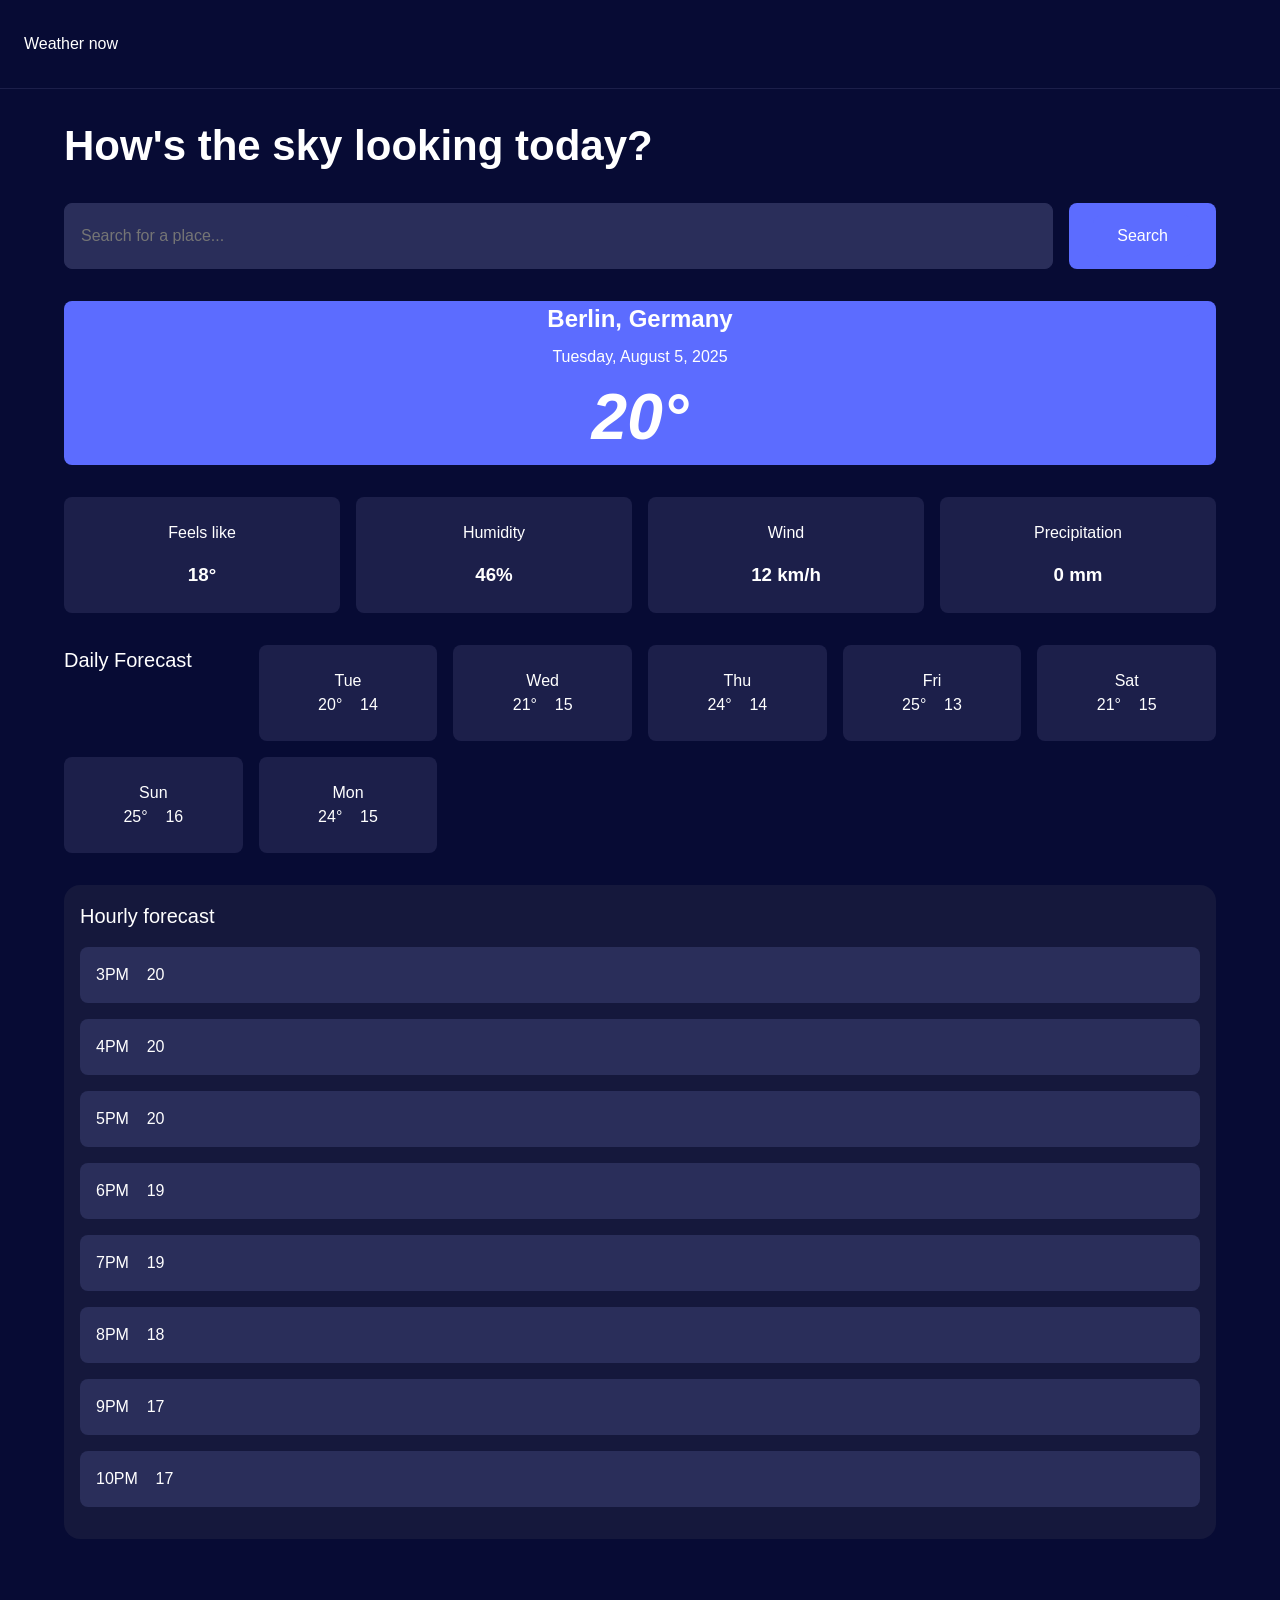
==== previsao_do_tempo/index.html @ 8ee50afd "Add files via upload" ====
<!DOCTYPE html>
<html lang="en">
<head>
    <meta charset="UTF-8">
    <meta name="viewport" content="width=device-width, initial-scale=1.0">
    <title>Document</title>
    <link rel="stylesheet" href="styles/styles.css">
</head>
<body>
    <header class="header">Weather now</header>
    <main class="main">
        <h1>How's the sky looking today?</h1>
        <section class="search">
        <form>
            <input type="text" name="place" placeholder="Search for a place..." required>
            <button class="button"><form action="/submit"><input class="button" type="submit" value="Search"></form></button>
        </form>
        </section>
        <section class="today-weather">
            <h2>Berlin, Germany</h2>
            <p>Tuesday, August 5, 2025</p>
            <p id="temperatura-principal"><b><i>20°</i></b></p>
        </section>
        <article class="stats">
            <section>
                <p>Feels like</p>
                <h3>18°</h3>
            </section>
            <section>
                <p>Humidity</p>
                <h3>46%</h3>
            </section>
            <section>
                <p>Wind</p>
                <h3>12 km/h</h3>
            </section>
            <section>
                <p>Precipitation</p>
                <h3>0 mm</h3>
            </section>
        </article>
        <article class="daily">
            <p class="titulo-secao">Daily Forecast</p>
            <section>
                <p>Tue</p>
                <p>20°&nbsp;&nbsp;&nbsp;&nbsp;14</p>
            </section>
            <section>
                <p>Wed</p>
                <p>21°&nbsp;&nbsp;&nbsp;&nbsp;15</p>
            </section>
            <section>
                <p>Thu</p>
                <p>24°&nbsp;&nbsp;&nbsp;&nbsp;14</p>
            </section>
            <section>
                <p>Fri</p>
                <p>25°&nbsp;&nbsp;&nbsp;&nbsp;13</p>
            </section>
            <section>
                <p>Sat</p>
                <p>21°&nbsp;&nbsp;&nbsp;&nbsp;15</p>
            </section>
            <section>
                <p>Sun</p>
                <p>25°&nbsp;&nbsp;&nbsp;&nbsp;16</p>
            </section>
            <section>
                <p>Mon</p>
                <p>24°&nbsp;&nbsp;&nbsp;&nbsp;15</p>
            </section>
        </article>
        <section class="hourly">
            <p class="titulo-secao">Hourly forecast</p>
            <li class="forecast-item">3PM&nbsp;&nbsp;&nbsp;&nbsp;20</li>
            <li class="forecast-item">4PM&nbsp;&nbsp;&nbsp;&nbsp;20</li>
            <li class="forecast-item">5PM&nbsp;&nbsp;&nbsp;&nbsp;20</li>
            <li class="forecast-item">6PM&nbsp;&nbsp;&nbsp;&nbsp;19</li>
            <li class="forecast-item">7PM&nbsp;&nbsp;&nbsp;&nbsp;19</li>
            <li class="forecast-item">8PM&nbsp;&nbsp;&nbsp;&nbsp;18</li>
            <li class="forecast-item">9PM&nbsp;&nbsp;&nbsp;&nbsp;17</li>
            <li class="forecast-item">10PM&nbsp;&nbsp;&nbsp;&nbsp;17</li>
        </section>
    </main>
</body>
</html>
---- previsao_do_tempo/styles/styles.css ----
:root {
--fundo-principal: #070B34;
--fundo-card: #1C1F4A;
--painel-hourly: #15183C;
--bg-input: #2A2E5A;
--botao: #5C6CFF;
--botao-hover: #4B5AF0;
--text-1: #FFFFFF;
--text-2: #A1A1C2;

--font-family: 'Inter', sans-serif;
--font-weight-regular: 400;
--font-weight-medium: 500;
--font-weight-semibold: 600;
--font-weight-bold: 700;

--titulo-principal-M: 2.625rem;
--titulo-principal-D: 3.5rem;
--temperatura-principal: 4rem;
--titulo-secao: 1.25rem;
--font-size-base: 1rem;
}

* {
    margin: 0;
    padding: 0;
    box-sizing: border-box;
}
html {
    font-size: 16px;
}
body {
    font-family: var(--font-family);
    font-weight: var(--font-weight-regular);
    font-size: var(--font-size-base);
    background-color: var(--fundo-principal);
    color: var(--text-1);
    line-height: 1.5;
}
.main {
    max-width: 1200px;
    margin: 0 auto;
    padding: 2rem 1.5rem;
}
.main h1 {
    font-size: var(--titulo-principal-M);
    font-weight: var(--font-weight-bold);
    line-height: 1.2;
}
.titulo-secao{
    font-size: var(--titulo-secao);
}
.search {
margin: 2rem 0;
}
.search form {
display: flex;
gap: 1rem;
}
.search input {
flex: 1;
}
input{
    font-family: var(--font-family);
    font-size: var(--font-size-base);
    background-color: var(--bg-input);
    color: var(--text-1);
    border: 1px solid var(--bg-input);
    border-radius: 0.5rem;
    padding: 0.75rem 1rem;
    transition: border-color 0.2s ease;
}
.hourly {
    background-color: var(--painel-hourly);
    border-radius: 1rem;
    padding: 1rem;
}
.header {
    padding: 2rem 1.5rem;
    border-bottom: 1px solid var(--fundo-card);
    text-align: left;
}
.button{
    font-family: var(--font-family);
    font-weight: var(--font-weight-medium);
    background-color: var(--botao);
    color: var(--text-1);
    border: none;
    border-radius: 0.5rem;
    padding: 0.75rem 1.5rem;
    cursor: pointer;
    transition: background-color 0.2s ease;
    font-size: var(--font-size-base);
}
.button:hover {
    background-color: var(--botao-hover);
}
.today-weather {
    background-color: var(--botao);
    margin: 2rem 0;
    border-radius: 0.5rem;
    text-align: center;
}
.today-weather h2 {
    margin-bottom: 0.5rem;
}
#temperatura-principal{
    display: flex-left;
    font-size: var(--temperatura-principal);
}
.stats {
    display: grid;
    grid-template-columns: repeat(auto-fit, minmax(200px, 1fr));
    gap: 1rem;
    margin: 2rem 0;
}
.stats section {
    text-align: center;
    background-color: var(--fundo-card);
    border-radius: 0.5rem;
    padding: 1.5rem;
}
.stats h3 {
    margin-top: 1rem;
    font-size: var(--)
}
.daily {
    margin: 2rem 0;
    display: grid;
    grid-template-columns: repeat(auto-fit, minmax(175px, 1fr));
    gap: 1rem;
}
.daily section{
    text-align: center;
    background-color: var(--fundo-card);
    border-radius: 0.5rem;
    padding: 1.5rem;
}
.hourly {
    margin: 2rem 0;
}
.hourly-list {
    display: grid;
    grid-template-columns: repeat(auto-fit, minmax(120px, 1fr));
    gap: 1rem;
    list-style: none;
    margin-top: 1rem;
}
.forecast-list {
    list-style: none;
    display: grid;
    grid-template-columns: repeat(auto-fit, minmax(100px, 1fr));
    gap: 1rem;
}
.forecast-item {
    list-style: none;
    background-color: var(--bg-input);
    border-radius: 0.5rem;
    padding: 1rem;
    display: flex;
    justify-content: space-between;
    gap: 0.5rem;
    align-items: center;
    margin: 1rem 0;
}
@media (max-width: 768px) {
    .header {
        padding: 1.5rem 1rem;
    }
    .main {
        padding: 1.5rem 1rem;
    }
    .search form {
flex-direction: column;
}
.search button {
    width: 100%;
}
.stats {
    grid-template-columns: repeat(2, 1fr);
}
.hourly-list {
    grid-template-columns: repeat(auto-fit, minmax(100px, 1fr));
}
}
@media (min-width: 1024px) {
    h1 {
        font-size: var(--titulo-principal-D);
    }
}
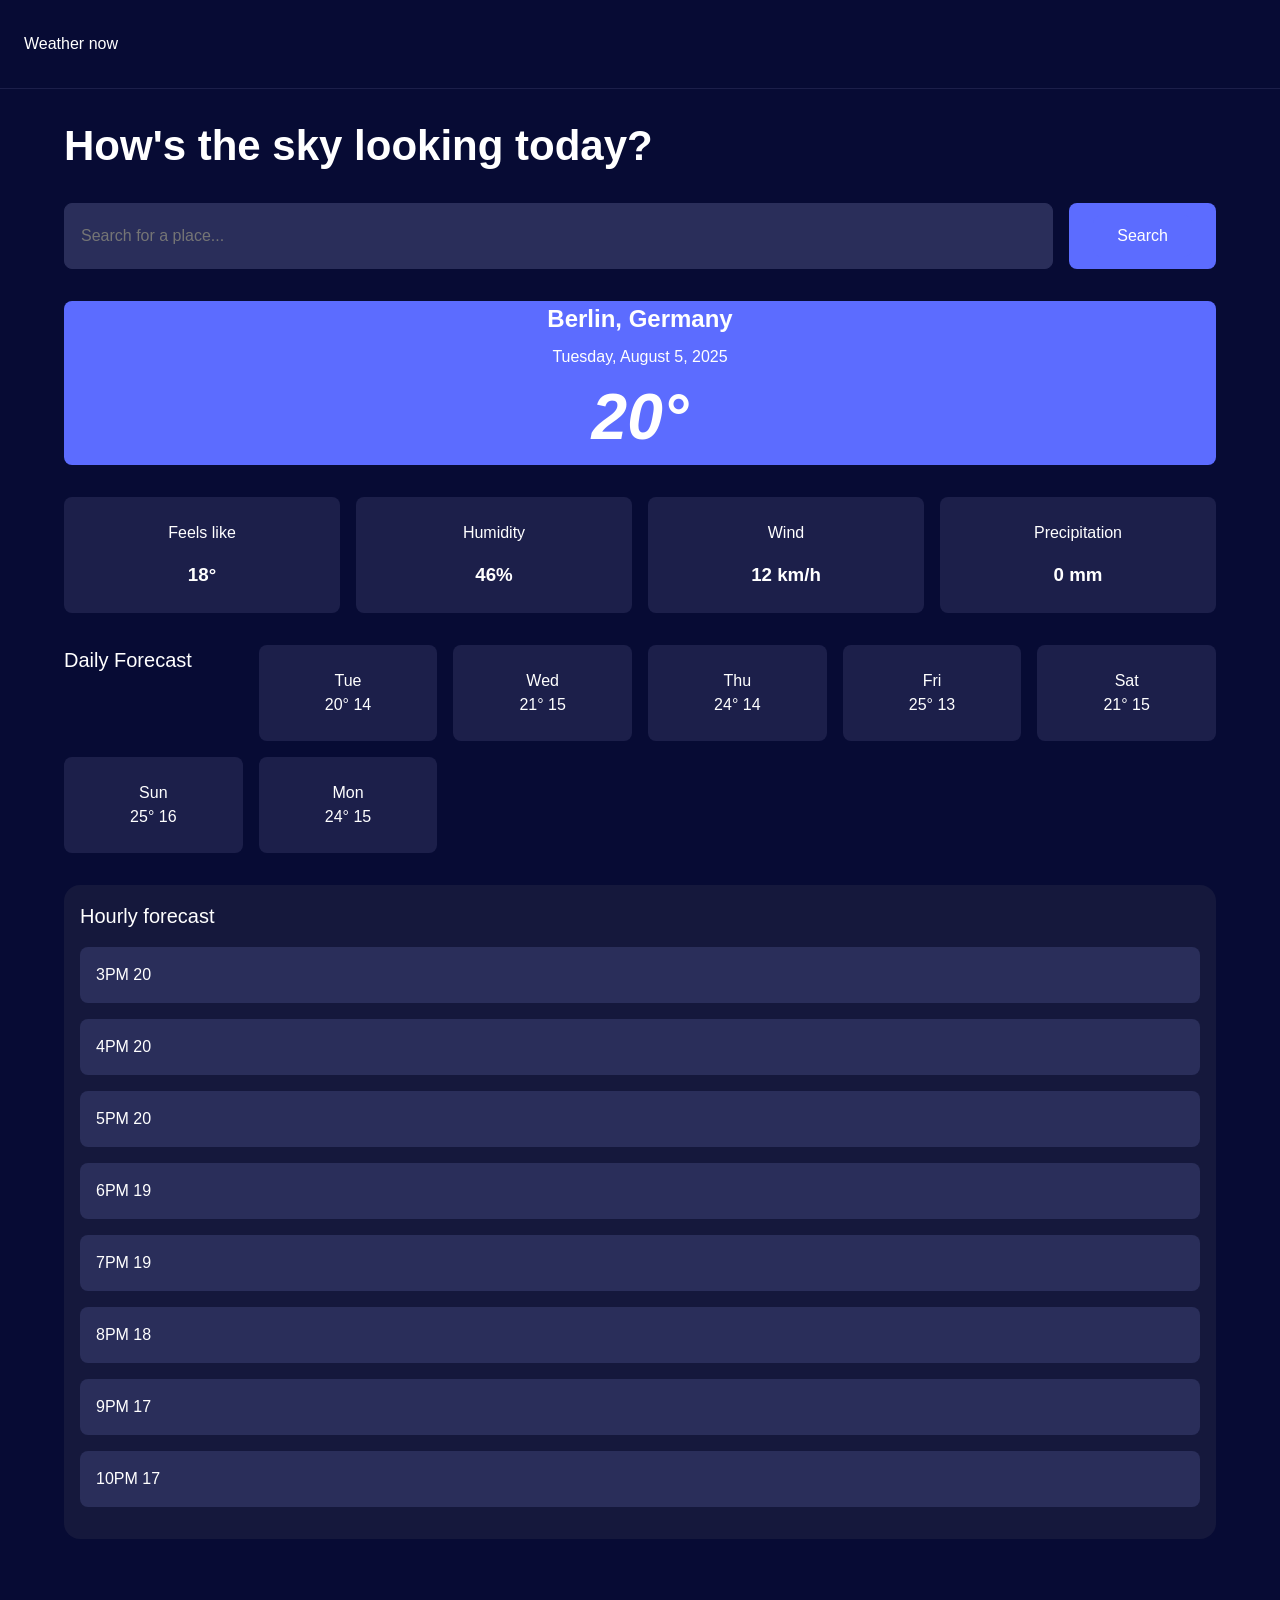
==== commit e821bf72: "Update index.html" ====
--- a/previsao_do_tempo/index.html
+++ b/previsao_do_tempo/index.html
@@ -43,44 +43,45 @@
             <p class="titulo-secao">Daily Forecast</p>
             <section>
                 <p>Tue</p>
-                <p>20°&nbsp;&nbsp;&nbsp;&nbsp;14</p>
+                <p>20°        14</p>
             </section>
             <section>
                 <p>Wed</p>
-                <p>21°&nbsp;&nbsp;&nbsp;&nbsp;15</p>
+                <p>21°        15</p>
             </section>
             <section>
                 <p>Thu</p>
-                <p>24°&nbsp;&nbsp;&nbsp;&nbsp;14</p>
+                <p>24°        14</p>
             </section>
             <section>
                 <p>Fri</p>
-                <p>25°&nbsp;&nbsp;&nbsp;&nbsp;13</p>
+                <p>25°        13</p>
             </section>
             <section>
                 <p>Sat</p>
-                <p>21°&nbsp;&nbsp;&nbsp;&nbsp;15</p>
+                <p>21°        15</p>
             </section>
             <section>
                 <p>Sun</p>
-                <p>25°&nbsp;&nbsp;&nbsp;&nbsp;16</p>
+                <p>25°        16</p>
             </section>
             <section>
                 <p>Mon</p>
-                <p>24°&nbsp;&nbsp;&nbsp;&nbsp;15</p>
+                <p>24°        15</p>
             </section>
         </article>
         <section class="hourly">
             <p class="titulo-secao">Hourly forecast</p>
-            <li class="forecast-item">3PM&nbsp;&nbsp;&nbsp;&nbsp;20</li>
-            <li class="forecast-item">4PM&nbsp;&nbsp;&nbsp;&nbsp;20</li>
-            <li class="forecast-item">5PM&nbsp;&nbsp;&nbsp;&nbsp;20</li>
-            <li class="forecast-item">6PM&nbsp;&nbsp;&nbsp;&nbsp;19</li>
-            <li class="forecast-item">7PM&nbsp;&nbsp;&nbsp;&nbsp;19</li>
-            <li class="forecast-item">8PM&nbsp;&nbsp;&nbsp;&nbsp;18</li>
-            <li class="forecast-item">9PM&nbsp;&nbsp;&nbsp;&nbsp;17</li>
-            <li class="forecast-item">10PM&nbsp;&nbsp;&nbsp;&nbsp;17</li>
+            <li class="forecast-item">3PM            20</li>
+            <li class="forecast-item">4PM            20</li>
+            <li class="forecast-item">5PM            20</li>
+            <li class="forecast-item">6PM            19</li>
+            <li class="forecast-item">7PM            19</li>
+            <li class="forecast-item">8PM            18</li>
+            <li class="forecast-item">9PM            17</li>
+            <li class="forecast-item">10PM            17</li>
         </section>
     </main>
 </body>
-</html>+
+</html>
